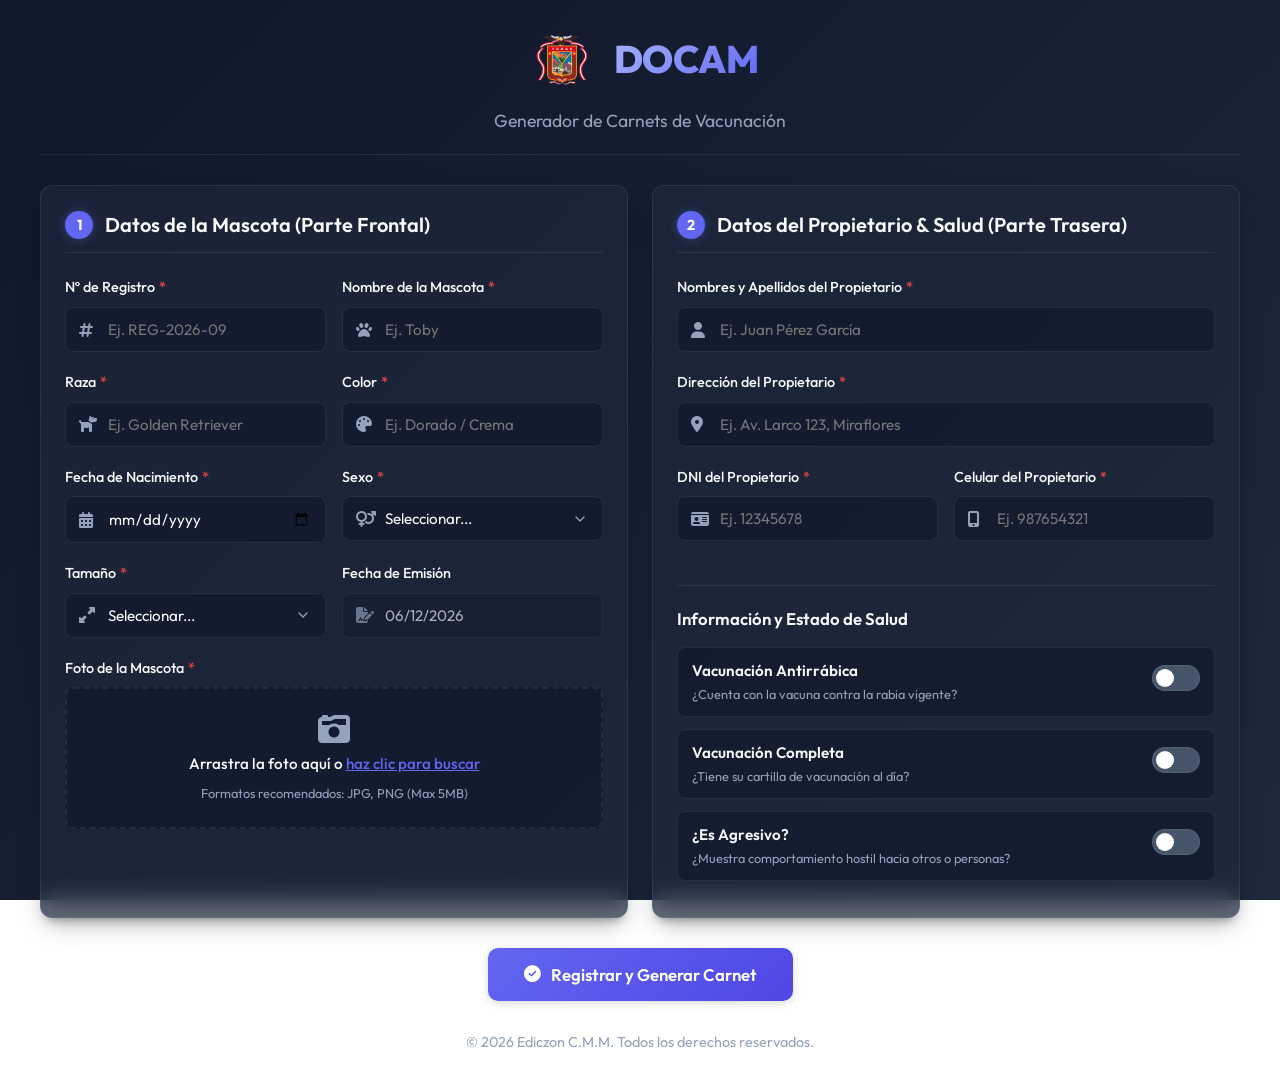
==== index.html @ 0bea964a "Primer commit" ====
<!DOCTYPE html>
<html lang="es">
<head>
    <meta charset="UTF-8">
    <meta name="viewport" content="width=device-width, initial-scale=1.0">
    <title>Generador de Carnets de Vacunación Canina y Felina</title>
    <!-- Google Fonts: Outfit -->
    <link rel="preconnect" href="https://fonts.googleapis.com">
    <link rel="preconnect" href="https://fonts.gstatic.com" crossorigin>
    <link href="https://fonts.googleapis.com/css2?family=Outfit:wght@300;400;500;600;700;800&display=swap" rel="stylesheet">
    <!-- FontAwesome for icons -->
    <link rel="stylesheet" href="https://cdnjs.cloudflare.com/ajax/libs/font-awesome/6.4.0/css/all.min.css">
    <!-- Stylesheet -->
    <link rel="stylesheet" href="style.css">
</head>
<body>
    <div class="app-container">
        <!-- Header -->
        <header class="app-header">
            <div class="logo">
                <img src="logo.png" style="max-height: 80px;">
                <h1>DOCAM</h1>
            </div>
            <p class="subtitle">Generador de Carnets de Vacunación</p>
        </header>

        <!-- MODULO 1: FORMULARIO DE REGISTRO -->
        <main id="form-view" class="view-panel active">
            <form id="carnet-form" novalidate>
                <div class="form-grid">
                    <!-- PARTE FRONTAL: Datos de la Mascota -->
                    <section class="form-section">
                        <div class="section-header">
                            <span class="step-badge">1</span>
                            <h2>Datos de la Mascota (Parte Frontal)</h2>
                        </div>
                        
                        <div class="form-group-row">
                            <div class="form-group">
                                <label for="pet-register">Nº de Registro <span class="required">*</span></label>
                                <div class="input-wrapper">
                                    <i class="fa-solid fa-hashtag input-icon"></i>
                                    <input type="text" id="pet-register" placeholder="Ej. REG-2026-09" required>
                                </div>
                                <span class="error-msg" id="error-pet-register">Este campo es requerido</span>
                            </div>
                            
                            <div class="form-group">
                                <label for="pet-name">Nombre de la Mascota <span class="required">*</span></label>
                                <div class="input-wrapper">
                                    <i class="fa-solid fa-paw input-icon"></i>
                                    <input type="text" id="pet-name" placeholder="Ej. Toby" required>
                                </div>
                                <span class="error-msg" id="error-pet-name">Este campo es requerido</span>
                            </div>
                        </div>

                        <div class="form-group-row">
                            <div class="form-group">
                                <label for="pet-breed">Raza <span class="required">*</span></label>
                                <div class="input-wrapper">
                                    <i class="fa-solid fa-dog input-icon"></i>
                                    <input type="text" id="pet-breed" placeholder="Ej. Golden Retriever" required>
                                </div>
                                <span class="error-msg" id="error-pet-breed">Este campo es requerido</span>
                            </div>
                            
                            <div class="form-group">
                                <label for="pet-color">Color <span class="required">*</span></label>
                                <div class="input-wrapper">
                                    <i class="fa-solid fa-palette input-icon"></i>
                                    <input type="text" id="pet-color" placeholder="Ej. Dorado / Crema" required>
                                </div>
                                <span class="error-msg" id="error-pet-color">Este campo es requerido</span>
                            </div>
                        </div>

                        <div class="form-group-row">
                            <div class="form-group">
                                <label for="pet-birthdate">Fecha de Nacimiento <span class="required">*</span></label>
                                <div class="input-wrapper">
                                    <i class="fa-solid fa-calendar-days input-icon"></i>
                                    <input type="date" id="pet-birthdate" required>
                                </div>
                                <span class="error-msg" id="error-pet-birthdate">Selecciona una fecha válida</span>
                            </div>

                            <div class="form-group">
                                <label for="pet-gender">Sexo <span class="required">*</span></label>
                                <div class="input-wrapper">
                                    <i class="fa-solid fa-venus-mars input-icon"></i>
                                    <select id="pet-gender" required>
                                        <option value="" disabled selected>Seleccionar...</option>
                                        <option value="Macho">Macho</option>
                                        <option value="Hembra">Hembra</option>
                                    </select>
                                </div>
                                <span class="error-msg" id="error-pet-gender">Seleccione el sexo</span>
                            </div>
                        </div>

                        <div class="form-group-row">
                            <div class="form-group">
                                <label for="pet-size">Tamaño <span class="required">*</span></label>
                                <div class="input-wrapper">
                                    <i class="fa-solid fa-up-right-and-down-left-from-center input-icon"></i>
                                    <select id="pet-size" required>
                                        <option value="" disabled selected>Seleccionar...</option>
                                        <option value="Pequeño">Pequeño</option>
                                        <option value="Mediano">Mediano</option>
                                        <option value="Grande">Grande</option>
                                        <option value="Gigante">Gigante</option>
                                    </select>
                                </div>
                                <span class="error-msg" id="error-pet-size">Seleccione el tamaño</span>
                            </div>

                            <div class="form-group">
                                <label for="pet-emission">Fecha de Emisión</label>
                                <div class="input-wrapper disabled">
                                    <i class="fa-solid fa-file-signature input-icon"></i>
                                    <input type="text" id="pet-emission" readonly>
                                </div>
                            </div>
                        </div>

                        <div class="form-group">
                            <label>Foto de la Mascota <span class="required">*</span></label>
                            <div class="upload-dropzone" id="photo-dropzone">
                                <input type="file" id="pet-photo" accept="image/*" required hidden>
                                <div class="dropzone-content" id="dropzone-content-default">
                                    <i class="fa-solid fa-camera-retro dropzone-icon"></i>
                                    <p class="dropzone-text">Arrastra la foto aquí o <span>haz clic para buscar</span></p>
                                    <p class="dropzone-subtext">Formatos recomendados: JPG, PNG (Max 5MB)</p>
                                </div>
                                <div class="dropzone-preview hidden" id="dropzone-preview-container">
                                    <img id="photo-preview-img" src="" alt="Previsualización">
                                    <button type="button" class="btn-remove-photo" id="btn-remove-photo" title="Eliminar foto">
                                        <i class="fa-solid fa-trash-can"></i>
                                    </button>
                                </div>
                            </div>
                            <span class="error-msg" id="error-pet-photo">Por favor cargue una foto de la mascota</span>
                        </div>
                    </section>

                    <!-- PARTE TRASERA: Datos del Propietario e Información Médica -->
                    <section class="form-section">
                        <div class="section-header">
                            <span class="step-badge">2</span>
                            <h2>Datos del Propietario & Salud (Parte Trasera)</h2>
                        </div>

                        <div class="form-group">
                            <label for="owner-name">Nombres y Apellidos del Propietario <span class="required">*</span></label>
                            <div class="input-wrapper">
                                <i class="fa-solid fa-user input-icon"></i>
                                <input type="text" id="owner-name" placeholder="Ej. Juan Pérez García" required>
                            </div>
                            <span class="error-msg" id="error-owner-name">Este campo es requerido</span>
                        </div>

                        <div class="form-group">
                            <label for="owner-address">Dirección del Propietario <span class="required">*</span></label>
                            <div class="input-wrapper">
                                <i class="fa-solid fa-location-dot input-icon"></i>
                                <input type="text" id="owner-address" placeholder="Ej. Av. Larco 123, Miraflores" required>
                            </div>
                            <span class="error-msg" id="error-owner-address">Este campo es requerido</span>
                        </div>

                        <div class="form-group-row">
                            <div class="form-group">
                                <label for="owner-dni">DNI del Propietario <span class="required">*</span></label>
                                <div class="input-wrapper">
                                    <i class="fa-solid fa-id-card input-icon"></i>
                                    <input type="text" id="owner-dni" placeholder="Ej. 12345678" pattern="[0-9]{8}" maxlength="8" required>
                                </div>
                                <span class="error-msg" id="error-owner-dni">Debe ingresar un DNI de 8 dígitos</span>
                            </div>

                            <div class="form-group">
                                <label for="owner-phone">Celular del Propietario <span class="required">*</span></label>
                                <div class="input-wrapper">
                                    <i class="fa-solid fa-mobile-screen-button input-icon"></i>
                                    <input type="text" id="owner-phone" placeholder="Ej. 987654321" pattern="[0-9]{9,15}" maxlength="12" required>
                                </div>
                                <span class="error-msg" id="error-owner-phone">Debe ingresar un celular válido (mín. 9 dígitos)</span>
                            </div>
                        </div>

                        <!-- Checkboxes / Switches de Estado -->
                        <div class="health-checks">
                            <h3>Información y Estado de Salud</h3>
                            
                            <div class="switch-group">
                                <div class="switch-info">
                                    <span class="switch-label">Vacunación Antirrábica</span>
                                    <span class="switch-desc">¿Cuenta con la vacuna contra la rabia vigente?</span>
                                </div>
                                <label class="switch">
                                    <input type="checkbox" id="vac-rabies">
                                    <span class="slider round"></span>
                                </label>
                            </div>

                            <div class="switch-group">
                                <div class="switch-info">
                                    <span class="switch-label">Vacunación Completa</span>
                                    <span class="switch-desc">¿Tiene su cartilla de vacunación al día?</span>
                                </div>
                                <label class="switch">
                                    <input type="checkbox" id="vac-complete">
                                    <span class="slider round"></span>
                                </label>
                            </div>

                            <div class="switch-group">
                                <div class="switch-info">
                                    <span class="switch-label">¿Es Agresivo?</span>
                                    <span class="switch-desc">¿Muestra comportamiento hostil hacia otros o personas?</span>
                                </div>
                                <label class="switch">
                                    <input type="checkbox" id="pet-aggressive">
                                    <span class="slider round"></span>
                                </label>
                            </div>
                        </div>
                    </section>
                </div>

                <div class="form-actions">
                    <button type="submit" class="btn btn-primary btn-large">
                        <i class="fa-solid fa-circle-check"></i> Registrar y Generar Carnet
                    </button>
                </div>
            </form>
        </main>

        <!-- MODULO 2: CARNET GENERADO Y DESCARGA -->
        <main id="preview-view" class="view-panel">
            <div class="preview-header">
                <h2>¡Carnet Generado Correctamente!</h2>
                <p>Aquí puedes visualizar cómo quedó el carnet de vacunación y descargarlo en alta resolución.</p>
            </div>

            <!-- Carnet Container for rendering -->
            <div class="cards-display-container">
                <!-- PARTE FRONTAL -->
                <div class="card-wrapper">
                    <h3>Vista Frontal</h3>
                    <div id="card-render-front" class="card-render">
                        <img src="FrontCarnet.png" class="card-background" alt="Fondo Frontal">
                        <!-- Overlays -->
                        <div class="card-photo-container" id="card-photo-slot">
                            <!-- uploaded image will go here -->
                        </div>
                        <div class="card-field field-register" id="card-val-register"></div>
                        <div class="card-field field-name" id="card-val-name"></div>
                        <div class="card-field field-breed" id="card-val-breed"></div>
                        <div class="card-field field-color" id="card-val-color"></div>
                        <div class="card-field field-birthdate" id="card-val-birthdate"></div>
                        <div class="card-field field-gender" id="card-val-gender"></div>
                        <div class="card-field field-size" id="card-val-size"></div>
                        <div class="card-field field-emission" id="card-val-emission"></div>
                    </div>
                </div>

                <!-- PARTE TRASERA -->
                <div class="card-wrapper">
                    <h3>Vista Trasera</h3>
                    <div id="card-render-back" class="card-render">
                        <img src="BackCarnet.png" class="card-background" alt="Fondo Trasero">
                        <!-- Overlays -->
                        <div class="card-field field-owner" id="card-val-owner"></div>
                        <div class="card-field field-address" id="card-val-address"></div>
                        <div class="card-field field-dni" id="card-val-dni"></div>
                        <div class="card-field field-phone" id="card-val-phone"></div>

                        <!-- Checkbox positions (overlay SI or NO) -->
                        <div class="card-mark mark-rabies-si" id="card-val-rabies-si"></div>
                        <div class="card-mark mark-rabies-no" id="card-val-rabies-no"></div>
                        
                        <div class="card-mark mark-complete-si" id="card-val-complete-si"></div>
                        <div class="card-mark mark-complete-no" id="card-val-complete-no"></div>
                        
                        <div class="card-mark mark-aggressive-si" id="card-val-aggressive-si"></div>
                        <div class="card-mark mark-aggressive-no" id="card-val-aggressive-no"></div>
                    </div>
                </div>
            </div>

            <!-- Botones de Acción -->
            <div class="action-buttons-group">
                <button type="button" class="btn btn-secondary" id="btn-edit-data">
                    <i class="fa-solid fa-pen-to-square"></i> Modificar Datos
                </button>
                <div class="download-dropdown-container">
                    <button type="button" class="btn btn-primary" id="btn-download-img">
                        <i class="fa-solid fa-image"></i> Descargar Imagenes (PNG)
                    </button>
                    <button type="button" class="btn btn-accent" id="btn-download-pdf">
                        <i class="fa-solid fa-file-pdf"></i> Descargar PDF (Tamaño Carnet)
                    </button>
                </div>
            </div>
        </main>
        
        <footer class="app-footer">
            <p>&copy; 2026 Ediczon C.M.M. Todos los derechos reservados.</p>
        </footer>
    </div>

    <!-- html2canvas Library -->
    <script src="https://cdnjs.cloudflare.com/ajax/libs/html2canvas/1.4.1/html2canvas.min.js"></script>
    <!-- jsPDF Library -->
    <script src="https://cdnjs.cloudflare.com/ajax/libs/jspdf/2.5.1/jspdf.umd.min.js"></script>
    <!-- Application Logic -->
    <script src="app.js"></script>
</body>
</html>
---- style.css ----
/* ==========================================================================
   DESIGN SYSTEM & VARIABLES
   ========================================================================== */
:root {
    --primary: #6366f1;
    --primary-hover: #4f46e5;
    --secondary: #475569;
    --secondary-hover: #334155;
    --accent: #10b981;
    --accent-hover: #059669;
    --danger: #ef4444;
    --bg-gradient: linear-gradient(135deg, #0f172a 0%, #1e293b 100%);
    --card-bg: rgba(30, 41, 59, 0.7);
    --border-color: rgba(255, 255, 255, 0.08);
    --border-focus: rgba(99, 102, 241, 0.5);
    --text-main: #f8fafc;
    --text-muted: #94a3b8;
    --input-bg: rgba(15, 23, 42, 0.6);
    --shadow-sm: 0 2px 8px rgba(0, 0, 0, 0.15);
    --shadow-lg: 0 10px 25px -5px rgba(0, 0, 0, 0.3), 0 8px 10px -6px rgba(0, 0, 0, 0.3);
    --glass-blur: blur(12px);
    --border-radius: 12px;
    --transition: all 0.3s cubic-bezier(0.4, 0, 0.2, 1);
}

/* ==========================================================================
   RESET & BASE STYLES
   ========================================================================== */
*,
*::before,
*::after {
    box-sizing: border-box;
    margin: 0;
    padding: 0;
}

.hidden {
    display: none !important;
}

body {
    font-family: 'Outfit', sans-serif;
    background: var(--bg-gradient);
    background-attachment: fixed;
    color: var(--text-main);
    min-height: 100vh;
    display: flex;
    justify-content: center;
    padding: 20px;
    line-height: 1.5;
    overflow-x: hidden;
}

.app-container {
    width: 100%;
    max-width: 1200px;
    margin: 0 auto;
    display: flex;
    flex-direction: column;
    min-height: 100%;
}

/* ==========================================================================
   HEADER & FOOTER
   ========================================================================== */
.app-header {
    text-align: center;
    margin-bottom: 30px;
    padding-bottom: 20px;
    border-bottom: 1px solid var(--border-color);
}

.app-header .logo {
    display: flex;
    align-items: center;
    justify-content: center;
    gap: 12px;
    margin-bottom: 8px;
}

.app-header .logo i {
    font-size: 2.2rem;
    color: var(--primary);
    filter: drop-shadow(0 0 8px rgba(99, 102, 241, 0.5));
    animation: pulse 3s infinite ease-in-out;
}

.app-header h1 {
    font-size: 2.4rem;
    font-weight: 800;
    letter-spacing: -0.5px;
    background: linear-gradient(135deg, #a5b4fc 0%, #6366f1 100%);
    -webkit-background-clip: text;
    -webkit-text-fill-color: transparent;
}

.app-header .subtitle {
    font-size: 1.1rem;
    color: var(--text-muted);
    font-weight: 400;
}

.app-footer {
    text-align: center;
    margin-top: auto;
    padding: 30px 0 10px;
    color: var(--text-muted);
    font-size: 0.9rem;
    border-top: 1px solid var(--border-color);
}

/* ==========================================================================
   VIEW SWITCHING
   ========================================================================== */
.view-panel {
    display: none;
    opacity: 0;
    transform: translateY(15px);
    transition: opacity 0.4s ease, transform 0.4s ease;
}

.view-panel.active {
    display: block;
    opacity: 1;
    transform: translateY(0);
}

/* ==========================================================================
   MODULO 1: FORM STYLES
   ========================================================================== */
.form-grid {
    display: grid;
    grid-template-columns: 1fr;
    gap: 24px;
    margin-bottom: 30px;
}

@media (min-width: 900px) {
    .form-grid {
        grid-template-columns: 1fr 1fr;
    }
}

.form-section {
    background: var(--card-bg);
    backdrop-filter: var(--glass-blur);
    -webkit-backdrop-filter: var(--glass-blur);
    border: 1px solid var(--border-color);
    border-radius: var(--border-radius);
    padding: 24px;
    box-shadow: var(--shadow-lg);
}

.section-header {
    display: flex;
    align-items: center;
    gap: 12px;
    margin-bottom: 24px;
    border-bottom: 1px solid var(--border-color);
    padding-bottom: 12px;
}

.step-badge {
    background: var(--primary);
    color: white;
    width: 28px;
    height: 28px;
    border-radius: 50%;
    display: flex;
    align-items: center;
    justify-content: center;
    font-weight: 700;
    font-size: 0.9rem;
    box-shadow: 0 0 10px rgba(99, 102, 241, 0.4);
}

.section-header h2 {
    font-size: 1.25rem;
    font-weight: 600;
    color: var(--text-main);
}

/* Form Groups */
.form-group {
    margin-bottom: 20px;
    display: flex;
    flex-direction: column;
}

.form-group-row {
    display: grid;
    grid-template-columns: 1fr;
    gap: 16px;
}

@media (min-width: 600px) {
    .form-group-row {
        grid-template-columns: 1fr 1fr;
    }
}

label {
    font-size: 0.9rem;
    font-weight: 500;
    margin-bottom: 8px;
    color: var(--text-main);
    display: flex;
    align-items: center;
}

.required {
    color: var(--danger);
    margin-left: 4px;
}

/* Input Fields */
.input-wrapper {
    position: relative;
    display: flex;
    align-items: center;
}

.input-icon {
    position: absolute;
    left: 14px;
    color: var(--text-muted);
    font-size: 1rem;
    pointer-events: none;
    transition: var(--transition);
}

input[type="text"],
input[type="date"],
select {
    width: 100%;
    padding: 12px 14px 12px 42px;
    background: var(--input-bg);
    border: 1px solid var(--border-color);
    border-radius: 8px;
    color: var(--text-main);
    font-family: inherit;
    font-size: 0.95rem;
    transition: var(--transition);
    outline: none;
}

select {
    appearance: none;
    -webkit-appearance: none;
    cursor: pointer;
    background-image: url("data:image/svg+xml;charset=UTF-8,%3Csvg xmlns='http://www.w3.org/2000/svg' viewBox='0 0 24 24' fill='none' stroke='%2394a3b8' stroke-width='2' stroke-linecap='round' stroke-linejoin='round'%3E%3Cpolyline points='6 9 12 15 18 9'%3E%3C/polyline%3E%3C/svg%3E");
    background-repeat: no-repeat;
    background-position: right 14px center;
    background-size: 16px;
    padding-right: 40px;
}

input:focus,
select:focus {
    border-color: var(--primary);
    box-shadow: 0 0 0 3px rgba(99, 102, 241, 0.2);
    background-color: rgba(15, 23, 42, 0.8);
}

input:focus+.input-icon,
select:focus+.input-icon {
    color: var(--primary);
}

.input-wrapper.disabled {
    opacity: 0.65;
    cursor: not-allowed;
}

.input-wrapper.disabled input {
    cursor: not-allowed;
    background: rgba(15, 23, 42, 0.4);
}

/* Error Messages */
.error-msg {
    color: var(--danger);
    font-size: 0.8rem;
    margin-top: 5px;
    display: none;
    align-items: center;
    gap: 4px;
}

.error-msg::before {
    content: "\f06a";
    font-family: "Font Awesome 6 Free";
    font-weight: 900;
}

.form-group.has-error input,
.form-group.has-error select,
.form-group.has-error .upload-dropzone {
    border-color: var(--danger);
    box-shadow: 0 0 0 3px rgba(239, 68, 68, 0.15);
}

.form-group.has-error .error-msg {
    display: flex;
}

/* Image Upload Dropzone */
.upload-dropzone {
    border: 2px dashed var(--border-color);
    border-radius: 8px;
    padding: 24px;
    text-align: center;
    background: var(--input-bg);
    cursor: pointer;
    transition: var(--transition);
    position: relative;
    overflow: hidden;
    min-height: 140px;
    display: flex;
    align-items: center;
    justify-content: center;
}

.upload-dropzone:hover,
.upload-dropzone.dragover {
    border-color: var(--primary);
    background: rgba(99, 102, 241, 0.05);
}

.dropzone-content {
    display: flex;
    flex-direction: column;
    align-items: center;
    gap: 8px;
}

.dropzone-icon {
    font-size: 2rem;
    color: var(--text-muted);
    transition: var(--transition);
}

.upload-dropzone:hover .dropzone-icon {
    color: var(--primary);
    transform: scale(1.1);
}

.dropzone-text {
    font-size: 0.95rem;
    font-weight: 500;
}

.dropzone-text span {
    color: var(--primary);
    text-decoration: underline;
}

.dropzone-subtext {
    font-size: 0.8rem;
    color: var(--text-muted);
}

.dropzone-preview {
    width: 100%;
    height: 100%;
    display: flex;
    align-items: center;
    justify-content: center;
    position: relative;
}

.dropzone-preview img {
    max-height: 120px;
    max-width: 100%;
    border-radius: 6px;
    object-fit: contain;
    box-shadow: var(--shadow-sm);
}

.btn-remove-photo {
    position: absolute;
    top: -5px;
    right: -5px;
    background: var(--danger);
    color: white;
    border: none;
    width: 26px;
    height: 26px;
    border-radius: 50%;
    cursor: pointer;
    display: flex;
    align-items: center;
    justify-content: center;
    font-size: 0.8rem;
    box-shadow: var(--shadow-sm);
    transition: var(--transition);
}

.btn-remove-photo:hover {
    transform: scale(1.1);
    background: #dc2626;
}

/* Switches */
.health-checks {
    margin-top: 24px;
    padding-top: 20px;
    border-top: 1px solid var(--border-color);
}

.health-checks h3 {
    font-size: 1.05rem;
    font-weight: 600;
    margin-bottom: 16px;
    color: var(--text-main);
}

.switch-group {
    display: flex;
    justify-content: space-between;
    align-items: center;
    padding: 12px 14px;
    background: var(--input-bg);
    border: 1px solid var(--border-color);
    border-radius: 8px;
    margin-bottom: 12px;
    transition: var(--transition);
}

.switch-group:hover {
    border-color: rgba(255, 255, 255, 0.15);
    background: rgba(15, 23, 42, 0.8);
}

.switch-info {
    display: flex;
    flex-direction: column;
    gap: 2px;
}

.switch-label {
    font-size: 0.95rem;
    font-weight: 600;
}

.switch-desc {
    font-size: 0.8rem;
    color: var(--text-muted);
}

.switch {
    position: relative;
    display: inline-block;
    width: 48px;
    height: 26px;
}

.switch input {
    opacity: 0;
    width: 0;
    height: 0;
}

.slider {
    position: absolute;
    cursor: pointer;
    top: 0;
    left: 0;
    right: 0;
    bottom: 0;
    background-color: var(--secondary);
    transition: .4s;
    border: 1px solid var(--border-color);
}

.slider:before {
    position: absolute;
    content: "";
    height: 18px;
    width: 18px;
    left: 3px;
    bottom: 3px;
    background-color: white;
    transition: .4s;
}

input:checked+.slider {
    background-color: var(--accent);
}

input:focus+.slider {
    box-shadow: 0 0 1px var(--accent);
}

input:checked+.slider:before {
    transform: translateX(22px);
}

.slider.round {
    border-radius: 34px;
}

.slider.round:before {
    border-radius: 50%;
}

/* ==========================================================================
   BUTTONS
   ========================================================================== */
.btn {
    display: inline-flex;
    align-items: center;
    justify-content: center;
    gap: 10px;
    font-family: inherit;
    font-size: 0.95rem;
    font-weight: 600;
    padding: 12px 24px;
    border-radius: 8px;
    cursor: pointer;
    border: none;
    transition: var(--transition);
    text-decoration: none;
    box-shadow: var(--shadow-sm);
}

.btn-primary {
    background: linear-gradient(135deg, var(--primary) 0%, #4f46e5 100%);
    color: white;
}

.btn-primary:hover {
    transform: translateY(-2px);
    box-shadow: 0 4px 15px rgba(99, 102, 241, 0.4);
    background: linear-gradient(135deg, #4f46e5 0%, #4338ca 100%);
}

.btn-secondary {
    background: var(--secondary);
    color: var(--text-main);
    border: 1px solid var(--border-color);
}

.btn-secondary:hover {
    background: var(--secondary-hover);
    transform: translateY(-2px);
}

.btn-accent {
    background: linear-gradient(135deg, var(--accent) 0%, #059669 100%);
    color: white;
}

.btn-accent:hover {
    transform: translateY(-2px);
    box-shadow: 0 4px 15px rgba(16, 185, 129, 0.4);
    background: linear-gradient(135deg, #059669 0%, #047857 100%);
}

.btn-large {
    padding: 16px 36px;
    font-size: 1.05rem;
    border-radius: 10px;
}

.form-actions {
    display: flex;
    justify-content: center;
    margin-top: 10px;
}

/* ==========================================================================
   MODULO 2: CARNET PREVIEW & RENDER
   ========================================================================== */
.preview-header {
    text-align: center;
    margin-bottom: 30px;
}

.preview-header h2 {
    font-size: 1.8rem;
    font-weight: 700;
    color: var(--accent);
    margin-bottom: 8px;
}

.preview-header p {
    color: var(--text-muted);
}

.cards-display-container {
    display: flex;
    flex-wrap: wrap;
    justify-content: center;
    gap: 40px;
    margin-bottom: 40px;
}

.card-wrapper {
    display: flex;
    flex-direction: column;
    align-items: center;
    gap: 14px;
}

.card-wrapper h3 {
    font-size: 1.1rem;
    font-weight: 600;
    color: var(--text-muted);
}

/* Absolute card dimensions to match the image ratio perfectly */
.card-render {
    width: 591px;
    height: 373px;
    position: relative;
    border-radius: 14px;
    overflow: hidden;
    box-shadow: 0 20px 40px rgba(0, 0, 0, 0.5);
    background-color: #ffffff;
    user-select: none;
    -webkit-user-select: none;
}

.card-background {
    width: 100%;
    height: 100%;
    object-fit: fill;
    position: absolute;
    top: 0;
    left: 0;
    z-index: 1;
}

/* OVERLAYS FOR FIELDS ON FRONT CARNET */
/* Photo goes in the BLACK-BORDERED RECTANGLE on the RIGHT side of the template */
.card-photo-container {
    position: absolute;
    top: 63px;
    left: 341px;
    width: 229px;
    height: 229px;
    z-index: 2;
    overflow: hidden;
    display: flex;
    align-items: center;
    justify-content: center;
}

.card-photo-container img {
    width: 100%;
    height: 100%;
    object-fit: cover;
}

/* Front card text fields overlay — text goes into the LIGHT BLUE BOXES on the LEFT */
.card-field {
    position: absolute;
    z-index: 2;
    font-family: 'Outfit', sans-serif;
    color: #1e293b;
    font-weight: 600;
    font-size: 12px;
    text-align: center;
    white-space: nowrap;
    overflow: hidden;
    text-overflow: ellipsis;
    display: flex;
    align-items: center;
    justify-content: center;
}

/* --- FRONT CARD: Each field aligned to its light-blue box --- */
.field-register {
    top: 75px;
    left: 92px;
    width: 208px;
    height: 26px;
    font-size: 12px;
    font-weight: 700;
    color: #a8262a;
}

.field-name {
    top: 105px;
    left: 92px;
    width: 208px;
    height: 30px;
    font-size: 13px;
    font-weight: 800;
    text-transform: uppercase;
}

.field-breed {
    top: 135px;
    left: 92px;
    width: 208px;
    height: 26px;
}

.field-color {
    top: 156px;
    left: 92px;
    width: 208px;
    height: 27px;
}

.field-birthdate {
    top: 180px;
    left: 92px;
    width: 208px;
    height: 28px;
}

.field-gender {
    top: 205px;
    left: 92px;
    width: 208px;
    height: 25px;
}

.field-size {
    top: 230px;
    left: 92px;
    width: 208px;
    height: 27px;
}

.field-emission {
    top: 250px;
    left: 92px;
    width: 208px;
    height: 30px;
}

/* --- BACK CARD: Owner data in the light-blue boxes --- */
.field-owner {
    top: 80px;
    left: 105px;
    width: 395px;
    height: 38px;
    font-size: 13px;
}

.field-address {
    top: 130px;
    left: 105px;
    width: 395px;
    height: 40px;
    font-size: 12px;
    white-space: normal;
    line-height: 1.3;
}

.field-dni {
    top: 180px;
    left: 105px;
    width: 395px;
    height: 30px;
}

.field-phone {
    top: 210px;
    left: 105px;
    width: 395px;
    height: 40px;
}

/* Marks SI/NO in checks (Back Side) */
.card-mark {
    position: absolute;
    z-index: 2;
    width: 20px;
    height: 20px;
    display: flex;
    align-items: center;
    justify-content: center;
    font-weight: 900;
    font-size: 14px;
}

/* Check mark for selected option */
.card-mark::after {
    content: "✔";
    color: #1a6b3c;
}

/* --- BACK CARD: SI/NO checkbox positions --- */
/* Rabies */
.mark-rabies-si {
    top: 272px;
    left: 190px;
}

.mark-rabies-no {
    top: 272px;
    left: 245px;
}

/* Complete */
.mark-complete-si {
    top: 305px;
    left: 190px;
}

.mark-complete-no {
    top: 305px;
    left: 245px;
}

/* Aggressive */
.mark-aggressive-si {
    top: 335px;
    left: 190px;
}

.mark-aggressive-no {
    top: 335px;
    left: 245px;
}

/* Action Buttons Group */
.action-buttons-group {
    display: flex;
    justify-content: center;
    gap: 16px;
    flex-wrap: wrap;
    margin-top: 20px;
}

.download-dropdown-container {
    display: flex;
    gap: 16px;
}

/* ==========================================================================
   ANIMATIONS
   ========================================================================== */
@keyframes pulse {

    0%,
    100% {
        transform: scale(1);
        filter: drop-shadow(0 0 8px rgba(99, 102, 241, 0.5));
    }

    50% {
        transform: scale(1.05);
        filter: drop-shadow(0 0 15px rgba(99, 102, 241, 0.8));
    }
}

/* ==========================================================================
   RESPONSIVE DESIGN FOR CARDS PREVIEW
   ========================================================================== */
@media (max-width: 1250px) {
    .cards-display-container {
        flex-direction: column;
        align-items: center;
    }
}

@media (max-width: 630px) {

    /* Scale down the rendering card in UI on very small screens to avoid overflow */
    .card-render {
        transform: scale(0.8);
        transform-origin: top center;
        margin-bottom: -70px;
        /* Offset the space lost by scale */
    }

    .card-wrapper h3 {
        margin-bottom: -10px;
    }

    .cards-display-container {
        gap: 20px;
    }
}

@media (max-width: 480px) {
    .card-render {
        transform: scale(0.6);
        transform-origin: top center;
        margin-bottom: -150px;
    }

    .action-buttons-group {
        flex-direction: column;
        align-items: stretch;
    }

    .download-dropdown-container {
        flex-direction: column;
        gap: 10px;
    }
}
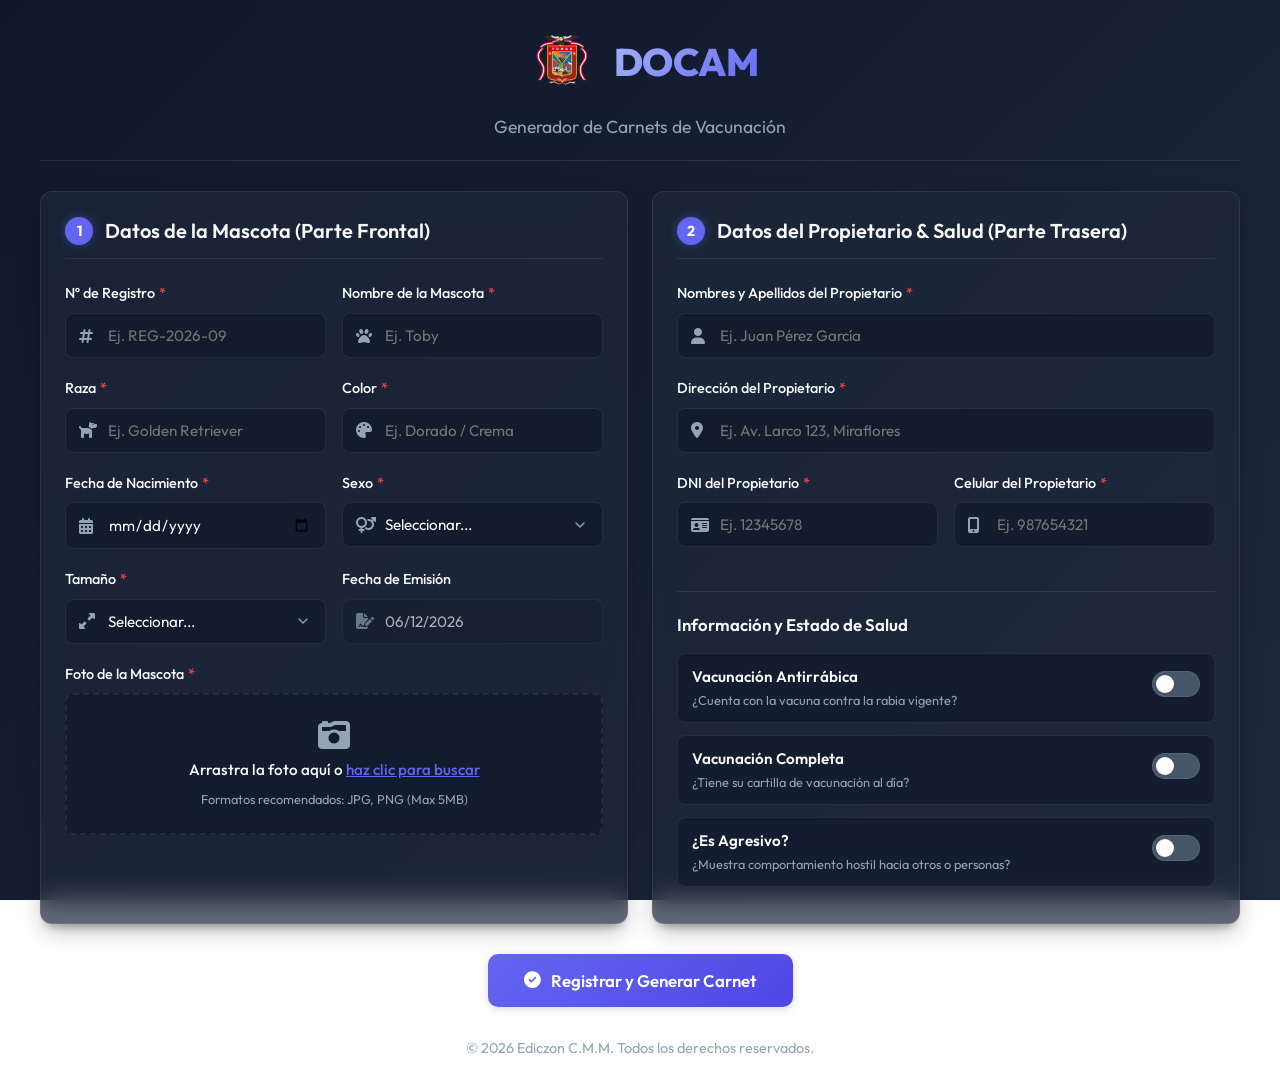
==== commit 57fcce33: "Corrige la descarga de PNG y PDF" ====
--- a/index.html
+++ b/index.html
@@ -12,13 +12,16 @@
     <link rel="stylesheet" href="https://cdnjs.cloudflare.com/ajax/libs/font-awesome/6.4.0/css/all.min.css">
     <!-- Stylesheet -->
     <link rel="stylesheet" href="style.css">
+    <link rel="icon" type="image/png" href="icono.jpg">
 </head>
 <body>
     <div class="app-container">
         <!-- Header -->
         <header class="app-header">
             <div class="logo">
-                <img src="logo.png" style="max-height: 80px;">
+                <a href="index.html">
+                    <img src="logo.png" style="max-height: 80px;">
+                </a>
                 <h1>DOCAM</h1>
             </div>
             <p class="subtitle">Generador de Carnets de Vacunación</p>
